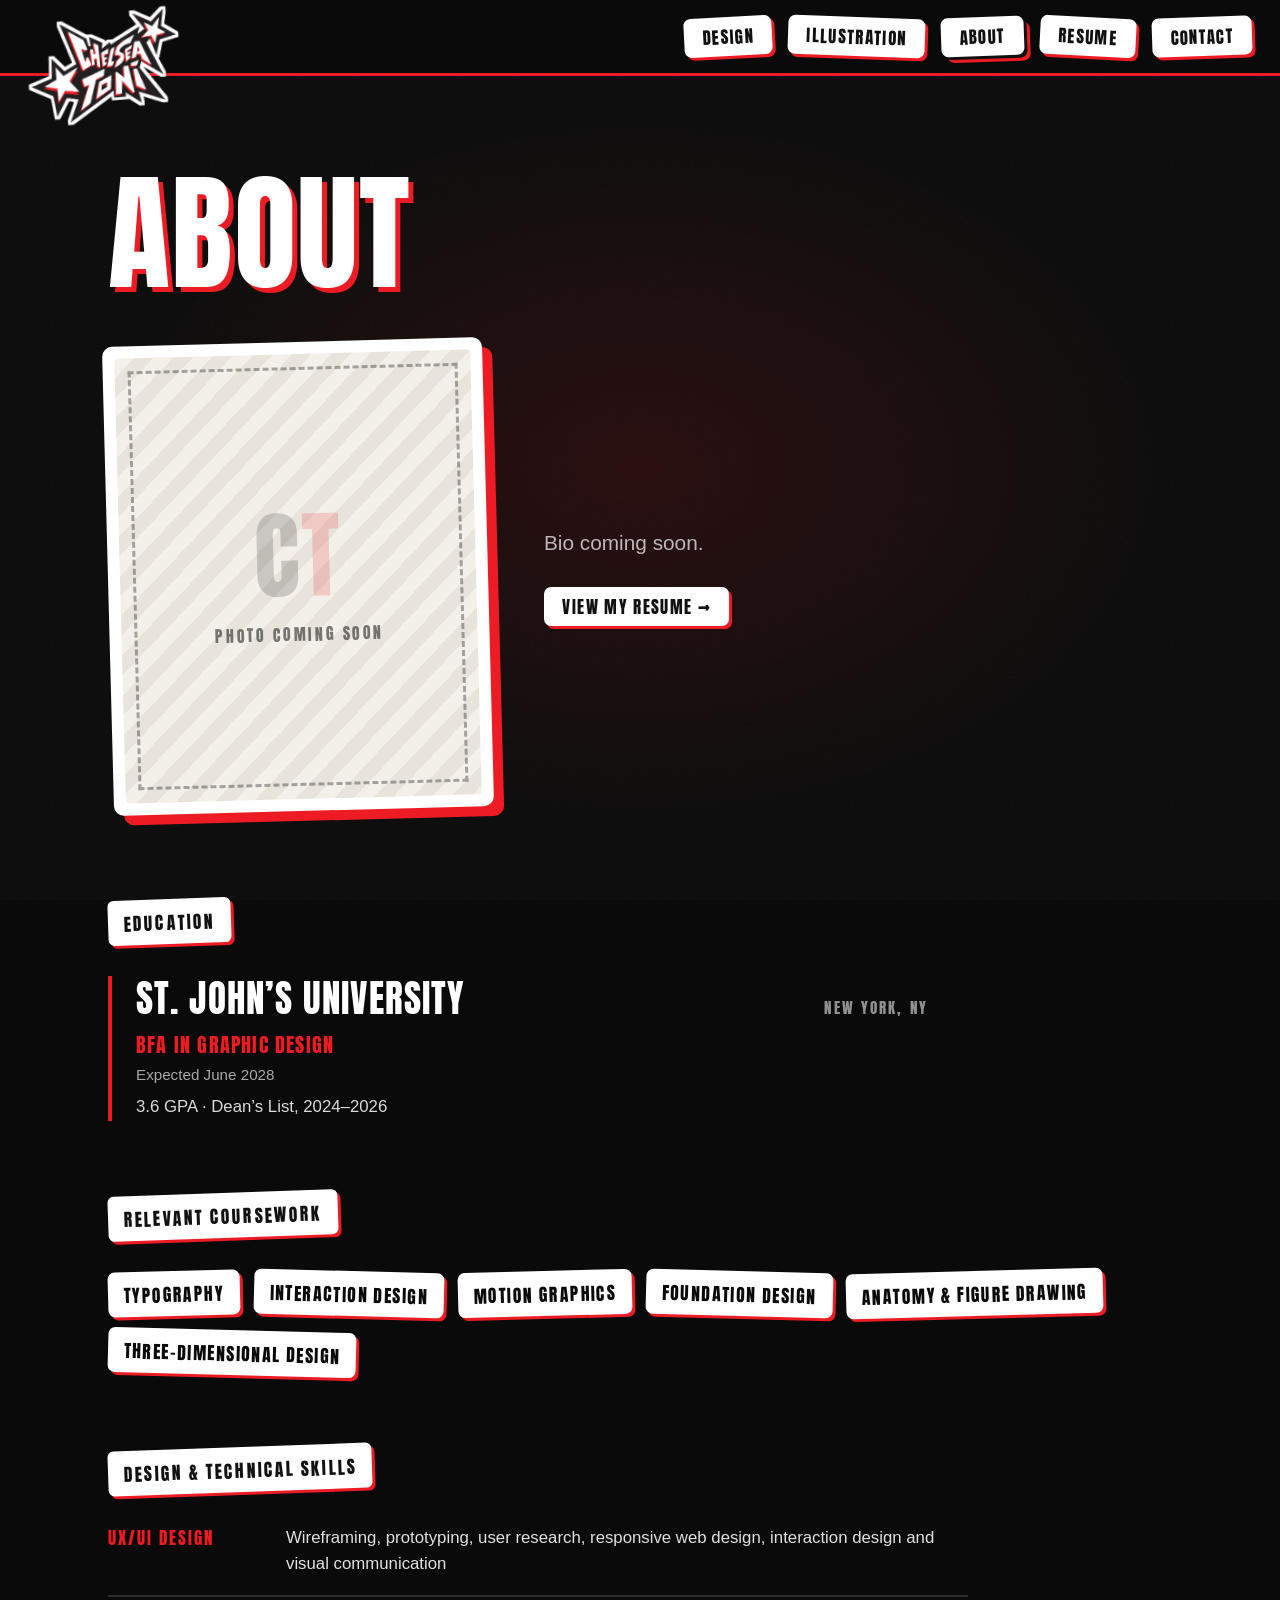
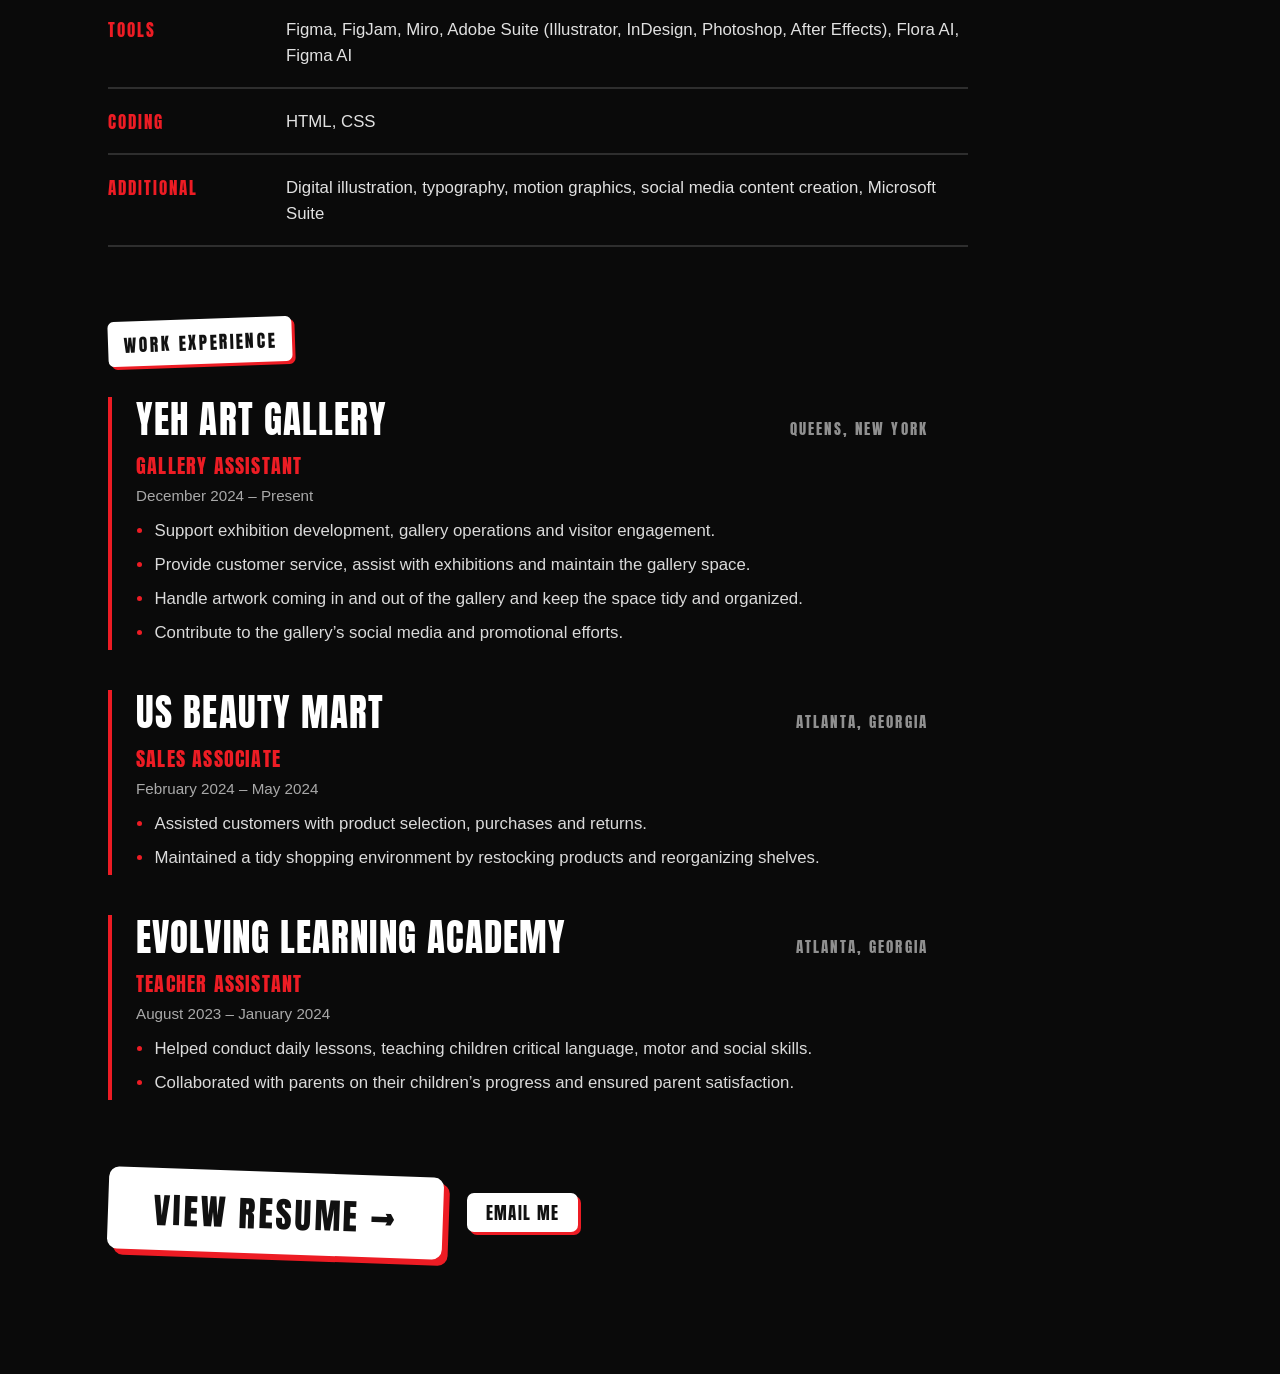
==== about.html @ 9da1fc6e "Add files via upload" ====
<!DOCTYPE html>
<html lang="en">
<head>
  <meta charset="UTF-8" />
  <meta name="viewport" content="width=device-width, initial-scale=1" />
  <title>About — Chelsea Toni</title>
  <meta name="description" content="About Chelsea Toni: New York-based artist and designer." />
  <link rel="icon" href="assets/favicon.png" />
  <link rel="preconnect" href="https://fonts.googleapis.com" />
  <link rel="preconnect" href="https://fonts.gstatic.com" crossorigin />
  <link href="https://fonts.googleapis.com/css2?family=Anton&display=swap" rel="stylesheet" />
  <link rel="stylesheet" href="style.css" />
</head>
<body data-page="about">

  <!-- red page-swipe used between pages -->
  <div class="swipe" id="swipe" aria-hidden="true"></div>
  <script>try{if(sessionStorage.getItem("swipe"))document.documentElement.classList.add("swipe-arrive")}catch(e){}</script>

  <header class="nav" id="nav">
    <nav class="nav-inner" aria-label="Main">
      <ul class="links" id="links">
        <li><a class="tag" href="design.html">Design</a></li>
        <li><a class="tag" href="illustration.html">Illustration</a></li>
        <li><a class="tag" href="about.html" aria-current="page">About</a></li>
        <li><a class="tag" href="resume.html">Resume</a></li>
        <li><a class="tag" href="contact.html">Contact</a></li>
      </ul>
      <button class="tag menu-btn" id="menuBtn" aria-expanded="false" aria-controls="links">Menu</button>
    </nav>
  </header>

  <a class="logo" id="logo" href="index.html" aria-label="Chelsea Toni — home">
    <span class="logo-inner">
      <img class="logo-base" id="logoBase" src="assets/logo-sticker.png" alt="Chelsea Toni" width="1400" height="1027" />
      <span class="flap-shadow" aria-hidden="true">
        <img class="flap" id="logoFlap" src="assets/logo-sticker-back.png" alt="" />
      </span>
    </span>
  </a>

  <main class="page">
    <h1 class="page-title">About</h1>

    <div class="about-top">
      <div class="about-photo" role="img" aria-label="Photo of Chelsea, coming soon">
        <div class="ph"><span class="ph-mark">C<span>T</span></span><span class="ph-note">Photo coming soon</span></div>
      </div>
      <div class="about-bio">
        <p class="about-lead">Bio coming soon.</p>
        <a class="tag" href="resume.html">View my resume &rarr;</a>
      </div>
    </div>

    <section class="res-sec" aria-labelledby="r-edu">
      <h2 class="group-label" id="r-edu">Education</h2>
      <div class="res-item">
        <div class="res-head"><h3>St. John&rsquo;s University</h3><span>New York, NY</span></div>
        <p class="res-role">BFA in Graphic Design</p>
        <p class="res-date">Expected June 2028</p>
        <p class="res-note">3.6 GPA &middot; Dean&rsquo;s List, 2024&ndash;2026</p>
      </div>
    </section>

    <section class="res-sec" aria-labelledby="r-course">
      <h2 class="group-label" id="r-course">Relevant coursework</h2>
      <ul class="res-chips">
        <li>Typography</li><li>Interaction Design</li><li>Motion Graphics</li><li>Foundation Design</li><li>Anatomy &amp; Figure Drawing</li><li>Three-Dimensional Design</li>
      </ul>
    </section>

    <section class="res-sec" aria-labelledby="r-skills">
      <h2 class="group-label" id="r-skills">Design &amp; technical skills</h2>
      <dl class="res-skills">
        <div><dt>UX/UI design</dt><dd>Wireframing, prototyping, user research, responsive web design, interaction design and visual communication</dd></div>
        <div><dt>Tools</dt><dd>Figma, FigJam, Miro, Adobe Suite (Illustrator, InDesign, Photoshop, After Effects), Flora AI, Figma AI</dd></div>
        <div><dt>Coding</dt><dd>HTML, CSS</dd></div>
        <div><dt>Additional</dt><dd>Digital illustration, typography, motion graphics, social media content creation, Microsoft Suite</dd></div>
      </dl>
    </section>

    <section class="res-sec" aria-labelledby="r-work">
      <h2 class="group-label" id="r-work">Work experience</h2>

      <div class="res-item">
        <div class="res-head"><h3>Yeh Art Gallery</h3><span>Queens, New York</span></div>
        <p class="res-role">Gallery Assistant</p>
        <p class="res-date">December 2024 &ndash; Present</p>
        <ul class="res-list">
          <li>Support exhibition development, gallery operations and visitor engagement.</li>
          <li>Provide customer service, assist with exhibitions and maintain the gallery space.</li>
          <li>Handle artwork coming in and out of the gallery and keep the space tidy and organized.</li>
          <li>Contribute to the gallery&rsquo;s social media and promotional efforts.</li>
        </ul>
      </div>

      <div class="res-item">
        <div class="res-head"><h3>Us Beauty Mart</h3><span>Atlanta, Georgia</span></div>
        <p class="res-role">Sales Associate</p>
        <p class="res-date">February 2024 &ndash; May 2024</p>
        <ul class="res-list">
          <li>Assisted customers with product selection, purchases and returns.</li>
          <li>Maintained a tidy shopping environment by restocking products and reorganizing shelves.</li>
        </ul>
      </div>

      <div class="res-item">
        <div class="res-head"><h3>Evolving Learning Academy</h3><span>Atlanta, Georgia</span></div>
        <p class="res-role">Teacher Assistant</p>
        <p class="res-date">August 2023 &ndash; January 2024</p>
        <ul class="res-list">
          <li>Helped conduct daily lessons, teaching children critical language, motor and social skills.</li>
          <li>Collaborated with parents on their children&rsquo;s progress and ensured parent satisfaction.</li>
        </ul>
      </div>
    </section>

    <div class="res-end">
      <a class="tag big dl" href="resume.html">View resume &rarr;</a>
      <a class="tag" href="mailto:chelseanorth90@gmail.com">Email me</a>
    </div>
  </main>

  <script src="script.js"></script>
</body>
</html>
---- style.css ----
/* ---------- tokens ---------- */
:root {
  --black: #0a0a0a;
  --ink: #111111;
  --paper: #ffffff;
  --paper-back: #ece8e0;
  --red: #ed1c24;
  --nav-h: 76px;
  --display: "Anton", Impact, "Arial Narrow Bold", sans-serif;
}

*, *::before, *::after { box-sizing: border-box; margin: 0; padding: 0; }

html { scroll-behavior: smooth; }

body {
  min-height: 100vh;
  background: var(--black);
  color: var(--paper);
  font-family: var(--display);
  -webkit-font-smoothing: antialiased;
  overflow-x: hidden;
}

/* faint grain + a red glow behind the hero, so the black isn't flat */
body::before {
  content: "";
  position: fixed;
  inset: 0;
  z-index: 0;
  pointer-events: none;
  background:
    radial-gradient(60vmax 40vmax at 50% 52%, rgba(237, 28, 36, 0.13), transparent 70%),
    url("data:image/svg+xml;utf8,<svg xmlns='http://www.w3.org/2000/svg' width='160' height='160'><filter id='n'><feTurbulence type='fractalNoise' baseFrequency='.9' numOctaves='2' stitchTiles='stitch'/><feColorMatrix values='0 0 0 0 1  0 0 0 0 1  0 0 0 0 1  0 0 0 .5 0'/></filter><rect width='100%' height='100%' filter='url(%23n)' opacity='.07'/></svg>");
  opacity: 1;
}

a { color: inherit; text-decoration: none; }

:focus-visible {
  outline: 3px solid var(--red);
  outline-offset: 4px;
}

/* ---------- nav bar ---------- */
.nav {
  position: fixed;
  top: 0; left: 0; right: 0;
  z-index: 50;
  height: var(--nav-h);
  background: transparent;
  border-bottom: 3px solid transparent;
  transition: background 0.3s ease, border-color 0.3s ease;
}

body.is-stuck .nav,
body:not([data-page="home"]) .nav {
  background: var(--black);
  border-bottom-color: var(--red);
}

.nav-inner {
  height: 100%;
  display: flex;
  align-items: center;
  justify-content: flex-end;
  padding: 0 28px 0 190px; /* left gap holds the stuck logo */
}

.links {
  list-style: none;
  display: flex;
  gap: 18px;
}

/* ---------- sticker tags (nav links) ---------- */
.tag {
  position: relative;
  display: inline-block;
  font-family: var(--display);
  font-size: 1.05rem;
  letter-spacing: 0.08em;
  text-transform: uppercase;
  line-height: 1;
  color: var(--ink);
  background: var(--paper);
  padding: 0.7em 1.1em 0.62em;
  border: 0;
  border-radius: 7px;
  cursor: pointer;
  /* hard red offset, same as the red shadow inside the logo */
  box-shadow: 3px 3px 0 var(--red);
  transform: rotate(var(--tilt, 0deg));
  transition: transform 0.25s cubic-bezier(0.34, 1.56, 0.64, 1), box-shadow 0.2s ease;
}

.links li:nth-child(1) .tag { --tilt: -3deg; }
.links li:nth-child(2) .tag { --tilt: 2deg; }
.links li:nth-child(3) .tag { --tilt: -2deg; }
.links li:nth-child(4) .tag { --tilt: 3deg; }

.tag:hover,
.tag:focus-visible {
  transform: rotate(0deg) translateY(-3px) scale(1.06);
  box-shadow: 5px 6px 0 var(--red);
}

/* corner peel: black triangle = the missing corner, light triangle = the fold */
.tag::after {
  content: "";
  position: absolute;
  right: 0; bottom: 0;
  width: 0; height: 0;
  border-bottom-right-radius: 7px;
  background: linear-gradient(to top left, var(--black) 0 50%, var(--paper-back) 50% 100%);
  box-shadow: -2px -2px 5px rgba(0, 0, 0, 0.35);
  transition: width 0.22s ease, height 0.22s ease;
}

.tag:hover::after,
.tag:focus-visible::after {
  width: 15px; height: 15px;
}

.tag[aria-current="page"] { box-shadow: 3px 3px 0 var(--ink), 6px 6px 0 var(--red); }

.menu-btn { display: none; }

/* ---------- the logo sticker ---------- */
.logo {
  position: fixed;
  top: 0; left: 0;
  z-index: 60;
  display: block;
  transform-origin: 0 0;
  /* JS sets width/height + transform. This transition is the "peel off and stick" flight. */
  transition: transform 0.8s cubic-bezier(0.22, 0.9, 0.28, 1.12);
  will-change: transform;
  -webkit-tap-highlight-color: transparent;
}

.logo.no-anim { transition: none; }

.logo-inner {
  position: relative;
  display: block;
  width: 100%;
  height: 100%;
  animation: slap 0.7s cubic-bezier(0.2, 1.2, 0.3, 1) 0.1s both;
}

@keyframes slap {
  0%   { opacity: 0; transform: scale(1.4) rotate(7deg); }
  55%  { opacity: 1; transform: scale(0.96) rotate(-1.5deg); }
  100% { opacity: 1; transform: scale(1) rotate(0deg); }
}

.logo-base {
  position: absolute;
  inset: 0;
  width: 100%;
  height: 100%;
  display: block;
  user-select: none;
  -webkit-user-drag: none;
}

/* the lifted corner: JS clips this to a triangle and mirrors it across the fold */
.flap-shadow {
  position: absolute;
  inset: 0;
  pointer-events: none;
  filter: drop-shadow(-4px 6px 8px rgba(0, 0, 0, 0.6));
}

.flap {
  position: absolute;
  top: 0; left: 0;
  width: 100%;
  height: 100%;
  display: block;
  transform-origin: 0 0;
  visibility: hidden;
  user-select: none;
  -webkit-user-drag: none;
}

/* ---------- page body ---------- */
main { position: relative; z-index: 1; }

.hero {
  height: 100vh;
  height: 100svh;
  position: relative;
}

.scroll-cue {
  position: absolute;
  left: 50%;
  bottom: 28px;
  transform: translateX(-50%);
  font-size: 0.8rem;
  letter-spacing: 0.3em;
  text-transform: uppercase;
  color: rgba(255, 255, 255, 0.55);
  display: flex;
  flex-direction: column;
  align-items: center;
  gap: 10px;
  transition: opacity 0.3s ease;
}

.scroll-cue::after {
  content: "";
  width: 3px;
  height: 34px;
  background: var(--red);
  animation: cue 1.8s ease-in-out infinite;
  transform-origin: top;
}

@keyframes cue {
  0%, 100% { transform: scaleY(0.4); }
  50% { transform: scaleY(1); }
}

body.is-stuck .scroll-cue { opacity: 0; }

.soon {
  min-height: 90vh;
  display: grid;
  place-items: center;
  padding: 120px 24px;
}

.soon p {
  font-size: clamp(1.4rem, 4vw, 2.4rem);
  letter-spacing: 0.06em;
  text-transform: uppercase;
  color: rgba(255, 255, 255, 0.28);
}

/* ---------- phone ---------- */
@media (max-width: 760px) {
  :root { --nav-h: 68px; }

  .nav-inner { padding: 0 16px 0 120px; }

  .menu-btn { display: inline-block; --tilt: 2deg; }

  .links {
    position: absolute;
    top: calc(var(--nav-h) + 14px);
    right: 16px;
    flex-direction: column;
    align-items: flex-end;
    gap: 14px;
    opacity: 0;
    visibility: hidden;
    transform: translateY(-8px);
    transition: opacity 0.2s ease, transform 0.2s ease, visibility 0.2s;
  }

  .links.open {
    opacity: 1;
    visibility: visible;
    transform: none;
  }

  .links .tag { font-size: 1.25rem; }
}

/* ---------- motion preferences ---------- */
@media (prefers-reduced-motion: reduce) {
  .logo { transition: none; }
  .logo-inner { animation: none; }
  .scroll-cue::after { animation: none; }
  .tag, .tag::after { transition: none; }
  html { scroll-behavior: auto; }
}

/* ---------- red page swipe ---------- */
.swipe {
  position: fixed;
  inset: 0;
  z-index: 200;
  background: var(--red);
  transform: translateX(-102%);
  pointer-events: none;
  will-change: transform;
}
/* white sticker-paper edge on the leading side */
.swipe::after {
  content: "";
  position: absolute;
  top: 0; bottom: 0; left: 100%;
  width: 14px;
  background: var(--paper);
  box-shadow: 6px 0 0 var(--ink);
}
.swipe.is-covering,
.swipe.is-leaving { transition: transform 0.6s cubic-bezier(0.7, 0, 0.2, 1); }
.swipe.is-covering { transform: none; pointer-events: all; }
.swipe.is-leaving { transform: translateX(102%); }
html.swipe-arrive .swipe { transform: none; transition: none; }

/* ---------- inner pages ---------- */
.page {
  position: relative;
  z-index: 1;
  max-width: 1120px;
  margin: 0 auto;
  padding: calc(var(--nav-h) + 56px) 28px 120px;
}

.page-title {
  font-weight: 400;
  font-size: clamp(3.6rem, 12vw, 8rem);
  line-height: 0.95;
  text-transform: uppercase;
  letter-spacing: 0.01em;
  text-shadow: 5px 5px 0 var(--red);
  margin-bottom: 56px;
}

.group-label {
  display: inline-block;
  font-weight: 400;
  font-size: 1.1rem;
  letter-spacing: 0.12em;
  text-transform: uppercase;
  color: var(--ink);
  background: var(--paper);
  padding: 0.55em 0.9em 0.5em;
  border-radius: 6px;
  box-shadow: 3px 3px 0 var(--red);
  transform: rotate(-2deg);
  margin-bottom: 32px;
}

.cards {
  display: grid;
  grid-template-columns: repeat(auto-fill, minmax(260px, 340px));
  gap: 44px 40px;
}

.card {
  display: block;
  background: var(--paper);
  color: var(--ink);
  padding: 12px 12px 16px;
  border-radius: 10px;
  box-shadow: 8px 8px 0 var(--red);
  transform: rotate(var(--tilt, 0deg));
  transition: transform 0.3s cubic-bezier(0.34, 1.56, 0.64, 1), box-shadow 0.2s ease;
}
.card:hover, .card:focus-visible {
  transform: rotate(0deg) translateY(-6px) scale(1.03);
  box-shadow: 12px 14px 0 var(--red);
}
.card-img { display: block; overflow: hidden; border-radius: 4px; background: #000; }
.card-img img { display: block; width: 100%; aspect-ratio: 1; object-fit: cover; }
.card-cap { display: block; padding: 14px 4px 0; }
.card-title { display: block; font-size: 1.7rem; letter-spacing: 0.03em; text-transform: uppercase; line-height: 1; }
.card-sub { display: block; margin-top: 8px; font-family: Arial, Helvetica, sans-serif; font-size: 0.85rem; color: #555; letter-spacing: 0.02em; }

/* project page */
.back { margin-bottom: 40px; --tilt: -2deg; }

.overview {
  display: grid;
  grid-template-columns: minmax(0, 1.1fr) minmax(0, 1fr);
  gap: 56px;
  align-items: center;
}

.cover {
  background: var(--paper);
  padding: 14px;
  border-radius: 12px;
  box-shadow: 12px 12px 0 var(--red);
  transform: rotate(-1.5deg);
}
.cover img { display: block; width: 100%; height: auto; border-radius: 4px; }

.eyebrow {
  font-size: 1rem;
  letter-spacing: 0.18em;
  text-transform: uppercase;
  color: var(--red);
  margin-bottom: 14px;
}
.proj-title {
  font-weight: 400;
  font-size: clamp(3rem, 8vw, 6rem);
  line-height: 0.95;
  text-transform: uppercase;
  text-shadow: 4px 4px 0 var(--red);
  margin-bottom: 32px;
}
.meta { display: grid; gap: 14px; margin-bottom: 28px; }
.meta div { display: flex; gap: 18px; align-items: baseline; border-bottom: 2px solid rgba(255,255,255,0.18); padding-bottom: 12px; }
.meta dt { flex: 0 0 90px; font-size: 0.9rem; letter-spacing: 0.14em; text-transform: uppercase; color: rgba(255,255,255,0.55); }
.meta dd { font-size: 1.35rem; letter-spacing: 0.04em; text-transform: uppercase; }
.blurb { font-family: Arial, Helvetica, sans-serif; font-size: 1.05rem; line-height: 1.6; color: rgba(255,255,255,0.82); max-width: 46ch; }

/* phones on a red slab */
.stage {
  margin-top: 96px;
  background: var(--red);
  border: 4px solid var(--paper);
  border-radius: 16px;
  box-shadow: 10px 10px 0 var(--paper);
  padding: 72px 24px 56px;
  display: flex;
  justify-content: center;
  align-items: flex-start;
  gap: clamp(28px, 7vw, 96px);
  flex-wrap: wrap;
}
.device { display: flex; flex-direction: column; align-items: center; gap: 28px; }
.device figcaption { margin-top: 36px; font-size: 1.15rem; letter-spacing: 0.1em; text-transform: uppercase; color: var(--paper); }
.device:nth-child(1) .phone { transform: rotate(-3deg); }
.device:nth-child(2) .phone { transform: rotate(2.5deg) translateY(24px); }

.phone {
  position: relative;
  width: min(290px, 74vw);
  aspect-ratio: 9 / 19.4;
  padding: 11px;
  background: #0b0b0c;
  border-radius: 46px;
  box-shadow: 0 0 0 2px #4a4a50, 14px 18px 0 rgba(0, 0, 0, 0.35);
}
.phone::before, .phone::after { /* side buttons */
  content: "";
  position: absolute;
  width: 4px;
  background: #4a4a50;
  border-radius: 2px;
}
.phone::before { left: -6px; top: 17%; height: 7%; box-shadow: 0 60px 0 #4a4a50; }
.phone::after { right: -6px; top: 24%; height: 11%; }

.screen {
  position: relative;
  width: 100%;
  height: 100%;
  border-radius: 36px;
  overflow: hidden;
  background: #0a0d12;
}
.screen img { display: block; width: 100%; height: 100%; object-fit: cover; object-position: top; }
.screen-ig { padding-top: 11%; }
.screen-ig img { height: auto; }
.island {
  position: absolute;
  top: 2.2%;
  left: 50%;
  width: 29%;
  height: 3.1%;
  transform: translateX(-50%);
  background: #000;
  border-radius: 20px;
  z-index: 2;
}

@media (max-width: 860px) {
  .overview { grid-template-columns: 1fr; gap: 44px; }
  .page { padding-left: 20px; padding-right: 20px; }
  .stage { padding-top: 56px; }
  .device:nth-child(2) .phone { transform: rotate(2.5deg); }
}
@media (prefers-reduced-motion: reduce) {
  .card { transition: none; }
}

/* ---------- additions ---------- */
.page { padding-top: calc(var(--nav-h) + 96px); }
.featured { padding-top: 40px; padding-bottom: 140px; }
.featured .group-label { margin-bottom: 40px; }
.cover { display: block; transition: transform 0.3s cubic-bezier(0.34, 1.56, 0.64, 1), box-shadow 0.2s ease; }
a.cover:hover, a.cover:focus-visible { transform: rotate(0deg) translateY(-6px) scale(1.02); box-shadow: 16px 18px 0 var(--red); }
.actions { display: flex; flex-wrap: wrap; gap: 18px; margin-top: 30px; }
.info > .tag.spotify { margin-top: 26px; }
.tag.spotify { --tilt: 2deg; }
.actions .tag:first-child { --tilt: -2deg; }
@media (max-width: 860px) { .page { padding-top: calc(var(--nav-h) + 84px); } }

/* ---------- in-progress placeholder ---------- */
.overview--soon { margin-bottom: 130px; }
.overview--soon .cover { transform: rotate(1.5deg); }
.ph {
  position: relative;
  display: flex;
  flex-direction: column;
  align-items: center;
  justify-content: center;
  gap: 18px;
  width: 100%;
  aspect-ratio: 1;
  border-radius: 4px;
  color: #111;
  background: repeating-linear-gradient(135deg, #f3f0ea 0 14px, #e8e4dc 14px 28px);
  outline: 3px dashed rgba(17, 17, 17, 0.35);
  outline-offset: -16px;
}
.ph-mark { font-size: clamp(3rem, 9vw, 6rem); line-height: 1; letter-spacing: 0.02em; opacity: 0.18; }
.ph-mark span { color: var(--red); }
.ph-note { font-size: 1rem; letter-spacing: 0.16em; text-transform: uppercase; opacity: 0.55; }
.tape {
  position: absolute;
  top: 26px; right: -14px;
  background: var(--red);
  color: var(--paper);
  font-size: 1.05rem;
  letter-spacing: 0.14em;
  text-transform: uppercase;
  padding: 0.5em 1.1em 0.45em;
  transform: rotate(6deg);
  box-shadow: 3px 3px 0 var(--ink);
}
.card.is-soon { cursor: default; }
.card.is-soon:hover { transform: rotate(var(--tilt)); box-shadow: 8px 8px 0 var(--red); }
.card.is-soon .ph-mark { font-size: 3.4rem; }

/* ---------- home: link on to illustration ---------- */
.more { margin-top: 120px; display: flex; flex-direction: column; align-items: center; gap: 22px; text-align: center; }
.more-note { font-size: 1rem; letter-spacing: 0.2em; text-transform: uppercase; color: rgba(255,255,255,0.55); }
.tag.big { font-size: clamp(1.4rem, 4vw, 2.2rem); padding: 0.7em 1.3em 0.62em; border-radius: 10px; --tilt: -2deg; box-shadow: 6px 6px 0 var(--red); }
.tag.big:hover, .tag.big:focus-visible { box-shadow: 9px 10px 0 var(--red); }
.tag.big::after { display: none; }

/* ---------- illustration gallery ---------- */
.page-intro { font-family: Arial, Helvetica, sans-serif; color: rgba(255,255,255,0.7); margin: -28px 0 36px; font-size: 1.05rem; }
.filters { display: flex; flex-wrap: wrap; gap: 16px; margin-bottom: 48px; }
.filter { --tilt: -2deg; }
.filter:nth-child(2) { --tilt: 2deg; }
.filter:nth-child(3) { --tilt: -1deg; }
.filter.is-on { background: var(--red); color: var(--paper); box-shadow: 3px 3px 0 var(--paper); }

.gallery { column-count: 3; column-gap: 36px; }
.work-item {
  position: relative;
  display: block;
  width: 100%;
  margin: 0 0 40px;
  padding: 10px;
  border: 0;
  border-radius: 10px;
  background: var(--paper);
  cursor: zoom-in;
  break-inside: avoid;
  box-shadow: 6px 6px 0 var(--red);
  transform: perspective(900px) rotate(var(--tilt, 0deg)) rotateX(var(--rx, 0deg)) rotateY(var(--ry, 0deg));
  transition: transform 0.35s cubic-bezier(0.22, 1, 0.36, 1), box-shadow 0.25s ease;
  will-change: transform;
}
.work-item.is-hover { transition: transform 0.08s linear, box-shadow 0.25s ease; transform: perspective(900px) rotate(0deg) rotateX(var(--rx)) rotateY(var(--ry)) scale(1.04); box-shadow: 10px 12px 0 var(--red); z-index: 3; }
.work-item[hidden] { display: none; }
.work-img { position: relative; display: block; overflow: hidden; border-radius: 4px; background: #111; }
.work-img img { display: block; width: 100%; height: auto; }
/* glossy sticker sheen that follows the cursor */
.work-img::after {
  content: "";
  position: absolute; inset: 0;
  background: radial-gradient(circle at var(--mx, 50%) var(--my, 50%), rgba(255,255,255,0.38), rgba(255,255,255,0) 55%);
  opacity: 0;
  transition: opacity 0.25s ease;
  pointer-events: none;
}
.work-item.is-hover .work-img::after { opacity: 1; }
.work-item:focus-visible { outline: 3px solid var(--red); outline-offset: 5px; }

.kind {
  position: absolute;
  left: -8px; top: 16px;
  font-size: 0.9rem;
  letter-spacing: 0.12em;
  text-transform: uppercase;
  line-height: 1;
  padding: 0.55em 0.9em 0.5em;
  border-radius: 5px;
  background: var(--paper);
  color: var(--ink);
  box-shadow: 3px 3px 0 var(--ink);
  transform: rotate(-4deg);
  transition: transform 0.25s cubic-bezier(0.34, 1.56, 0.64, 1);
}
.kind-painting { background: var(--ink); color: var(--paper); box-shadow: 3px 3px 0 var(--red); }
.work-item.is-hover .kind, .work-item:focus-visible .kind { transform: rotate(0deg) translate(-3px, -3px) scale(1.08); }

.back-home { margin-top: 24px; --tilt: -2deg; }

/* lightbox */
.lightbox {
  position: fixed; inset: 0; z-index: 150;
  display: flex; align-items: center; justify-content: center;
  background: rgba(5, 5, 5, 0.92);
  padding: 72px 20px 32px;
  animation: lbin 0.25s ease both;
}
.lightbox[hidden] { display: none; }
@keyframes lbin { from { opacity: 0; } to { opacity: 1; } }
.lb-fig { display: flex; flex-direction: column; align-items: center; gap: 18px; max-width: 100%; }
.lb-fig img {
  display: block; width: auto; height: auto;
  max-width: min(92vw, 1100px); max-height: calc(100vh - 170px);
  border: 10px solid var(--paper); border-radius: 6px;
  box-shadow: 10px 10px 0 var(--red);
}
.lb-fig figcaption { font-size: 1.1rem; letter-spacing: 0.14em; text-transform: uppercase; color: var(--paper); }
.lb-close { position: absolute; top: 18px; right: 18px; --tilt: 2deg; }

@media (max-width: 1000px) { .gallery { column-count: 2; column-gap: 28px; } }
@media (max-width: 520px) { .gallery { column-count: 1; } .kind { left: -4px; } }
@media (prefers-reduced-motion: reduce) {
  .work-item, .work-item.is-hover { transition: none; }
  .lightbox { animation: none; }
}
.overview--alt .cover { transform: rotate(-1.5deg); }

/* ================= VOLUME case study ================= */
.featured + .featured { padding-top: 0; }
.featured#design-work { padding-bottom: 120px; }

.theme-volume { --v-yellow: #FFF200; --v-blue: #154DFF; }
.v { position: relative; z-index: 1; padding-top: var(--nav-h); }
.v-sec, .v-hero, .v-end { max-width: 1120px; margin: 0 auto; padding-left: 28px; padding-right: 28px; }

.v-hero {
  display: grid;
  grid-template-columns: minmax(0, 1.15fr) minmax(0, 0.85fr);
  gap: 48px;
  align-items: center;
  padding-top: 72px;
  padding-bottom: 96px;
}
.v-hero-copy .back { margin-bottom: 40px; display: inline-block; }
.v-logo { display: block; width: min(100%, 620px); height: auto; margin-bottom: 36px; filter: drop-shadow(0 0 40px rgba(21, 77, 255, 0.35)); }
.v-tagline {
  font-weight: 400;
  font-size: clamp(2.4rem, 6vw, 4.6rem);
  line-height: 1;
  text-transform: uppercase;
  margin-bottom: 28px;
}
.v-chips { list-style: none; display: flex; flex-wrap: wrap; gap: 10px; margin-bottom: 34px; }
.v-chips li {
  font-size: 0.9rem; letter-spacing: 0.12em; text-transform: uppercase; line-height: 1;
  padding: 0.6em 0.9em 0.55em; border: 2px solid var(--v-yellow); color: var(--v-yellow); border-radius: 999px;
}
.v-chips li:first-child { background: var(--v-yellow); color: #0a0a0a; }
.v-meta { display: grid; gap: 12px; max-width: 520px; }
.v-meta div { display: flex; gap: 18px; align-items: baseline; border-bottom: 2px solid rgba(255,255,255,0.18); padding-bottom: 10px; }
.v-meta dt { flex: 0 0 84px; font-size: 0.85rem; letter-spacing: 0.14em; text-transform: uppercase; color: rgba(255,255,255,0.55); }
.v-meta dd { font-size: 1.1rem; letter-spacing: 0.04em; text-transform: uppercase; }

.v-hero-phone { display: flex; justify-content: center; }
.v-hero-phone img { display: block; width: min(100%, 340px); height: auto; transform: rotate(4deg); filter: drop-shadow(14px 18px 0 rgba(21,77,255,0.9)); }

.v-sec { padding-top: 96px; padding-bottom: 96px; border-top: 3px solid var(--red); }
.v-kicker { font-size: 1rem; letter-spacing: 0.22em; text-transform: uppercase; color: var(--v-blue); margin-bottom: 22px; }
.v-h { font-weight: 400; font-size: clamp(2rem, 5vw, 3.6rem); line-height: 1.02; text-transform: uppercase; max-width: 22ch; margin-bottom: 48px; }
.v-idea .v-h { max-width: 26ch; }

.v-challenge .v-big { font-family: Arial, Helvetica, sans-serif; font-size: clamp(1.5rem, 3.4vw, 2.5rem); line-height: 1.3; max-width: 34ch; font-weight: 700; letter-spacing: -0.01em; }
.v-challenge .v-big span { color: var(--v-yellow); }

/* app + highlight */
.v-app-grid { display: grid; grid-template-columns: minmax(0, 1fr) minmax(0, 0.8fr); gap: 56px; align-items: start; }
.v-tabs { display: grid; gap: 16px; }
.v-tab {
  text-align: left; cursor: pointer; font: inherit; color: var(--paper);
  background: transparent; border: 3px solid rgba(255,255,255,0.22); border-radius: 12px; padding: 20px 22px;
  transition: border-color 0.2s ease, background 0.2s ease, transform 0.25s cubic-bezier(0.34,1.56,0.64,1);
}
.v-tab:hover { border-color: var(--v-yellow); transform: translateX(6px); }
.v-tab.is-on { border-color: var(--v-yellow); background: rgba(21,77,255,0.28); }
.v-tab-t { display: block; font-size: 1.35rem; letter-spacing: 0.05em; text-transform: uppercase; margin-bottom: 8px; }
.v-tab.is-on .v-tab-t { color: var(--v-yellow); }
.v-tab-d { display: block; font-family: Arial, Helvetica, sans-serif; font-size: 1rem; line-height: 1.5; color: rgba(255,255,255,0.78); }

.v-phone-wrap { display: flex; justify-content: center; position: sticky; top: calc(var(--nav-h) + 24px); }
.v-phone { position: relative; width: min(100%, 340px); filter: drop-shadow(12px 14px 0 rgba(21,77,255,0.85)); }
.v-phone img { display: block; width: 100%; height: auto; }
.v-hl {
  position: absolute;
  top: var(--t); left: var(--l); width: var(--w); height: var(--h);
  border: 4px solid var(--v-yellow); border-radius: 18px;
  box-shadow: 0 0 22px rgba(255,242,0,0.65), inset 0 0 22px rgba(255,242,0,0.25);
  transition: top 0.45s cubic-bezier(0.22,1,0.36,1), left 0.45s cubic-bezier(0.22,1,0.36,1), width 0.45s cubic-bezier(0.22,1,0.36,1), height 0.45s cubic-bezier(0.22,1,0.36,1);
  pointer-events: none;
}

/* idea */
.v-pillars { display: grid; grid-template-columns: repeat(2, minmax(0,1fr)); gap: 28px; margin-bottom: 40px; }
.v-pillar { background: var(--v-yellow); color: #0a0a0a; padding: 30px 28px; border-radius: 12px; box-shadow: 8px 8px 0 var(--v-blue); }
.v-pillar:nth-child(2) { background: var(--paper); }
.v-pillar h3 { font-weight: 400; font-size: 2.2rem; text-transform: uppercase; margin-bottom: 10px; line-height: 1; }
.v-pillar p { font-family: Arial, Helvetica, sans-serif; font-size: 1.05rem; line-height: 1.5; }
.v-custom { display: grid; grid-template-columns: repeat(4, minmax(0,1fr)); gap: 20px; }
.v-card { border: 3px solid rgba(255,255,255,0.25); border-radius: 12px; padding: 22px 20px 24px; transition: border-color 0.2s ease, transform 0.25s cubic-bezier(0.34,1.56,0.64,1); }
.v-card:hover { border-color: var(--v-yellow); transform: translateY(-6px) rotate(-1deg); }
.v-num { display: block; font-size: 1rem; letter-spacing: 0.15em; color: var(--v-blue); margin-bottom: 18px; }
.v-card h4 { font-weight: 400; font-size: 1.4rem; letter-spacing: 0.04em; text-transform: uppercase; margin-bottom: 10px; }
.v-card p { font-family: Arial, Helvetica, sans-serif; font-size: 0.95rem; line-height: 1.5; color: rgba(255,255,255,0.75); }

/* brand */
.v-words { list-style: none; display: flex; flex-wrap: wrap; gap: 20px; margin-bottom: 56px; }
.v-words li {
  font-size: clamp(1.4rem, 4vw, 2.6rem); text-transform: uppercase; letter-spacing: 0.04em; line-height: 1;
  padding: 0.5em 0.8em 0.45em; background: var(--paper); color: #0a0a0a; border-radius: 8px;
  box-shadow: 5px 5px 0 var(--v-blue); transform: rotate(var(--tilt));
}
.v-words li:nth-child(2) { background: var(--v-yellow); }
.v-logos { display: grid; grid-template-columns: repeat(2, minmax(0,1fr)); gap: 24px; margin-bottom: 20px; }
.v-logo-tile { margin: 0; padding: 56px 36px; border-radius: 12px; display: flex; align-items: center; justify-content: center; }
.v-logo-tile img { width: min(100%, 440px); height: auto; display: block; }
.v-on-black { background: #000; border: 3px solid rgba(255,255,255,0.25); }
.v-on-white { background: #fff; }
.v-note { font-family: Arial, Helvetica, sans-serif; color: rgba(255,255,255,0.75); font-size: 1.05rem; margin-bottom: 48px; }
.v-palette { list-style: none; display: grid; grid-template-columns: repeat(4, minmax(0,1fr)); gap: 18px; }
.v-palette li { background: var(--c); color: var(--ink); border-radius: 12px; padding: 90px 18px 18px; display: flex; flex-direction: column; gap: 4px; border: 3px solid rgba(255,255,255,0.25); }
.v-palette span { font-size: 1.15rem; letter-spacing: 0.05em; text-transform: uppercase; }
.v-palette code { font-family: "SFMono-Regular", Menlo, Consolas, monospace; font-size: 0.85rem; opacity: 0.85; }

.v-end { display: flex; flex-wrap: wrap; justify-content: space-between; align-items: center; gap: 24px; padding-top: 72px; padding-bottom: 140px; border-top: 3px solid var(--red); }

@media (max-width: 900px) {
  .v-hero { grid-template-columns: 1fr; gap: 56px; padding-top: 48px; }
  .v-hero-phone img { width: min(80%, 300px); }
  .v-app-grid { grid-template-columns: 1fr; gap: 40px; }
  .v-phone-wrap { position: static; order: -1; }
  .v-custom { grid-template-columns: repeat(2, minmax(0,1fr)); }
  .v-pillars, .v-logos { grid-template-columns: 1fr; }
  .v-palette { grid-template-columns: repeat(2, minmax(0,1fr)); }
  .v-sec, .v-hero, .v-end { padding-left: 20px; padding-right: 20px; }
}
@media (prefers-reduced-motion: reduce) { .v-hl, .v-tab, .v-card { transition: none; } }

/* ---------- VOLUME headphones ---------- */
.v-custom.three { grid-template-columns: repeat(3, minmax(0,1fr)); margin-top: 40px; }
.hp-stage {
  position: relative;
  display: grid;
  grid-template-columns: minmax(0, 0.8fr) minmax(0, 1fr);
  gap: 32px;
  align-items: center;
  background: radial-gradient(70% 80% at 65% 45%, #2a62ff 0%, var(--v-blue) 55%, #0b36c9 100%);
  border: 4px solid var(--paper);
  border-radius: 16px;
  box-shadow: 10px 10px 0 var(--v-yellow);
  padding: 48px 44px;
  perspective: 1400px;
}
.hp-panel { display: flex; flex-direction: column; align-items: flex-start; gap: 22px; }
.hp-readout { display: flex; flex-direction: column; line-height: 1; }
.hp-label { font-size: 0.95rem; letter-spacing: 0.22em; text-transform: uppercase; color: rgba(255,255,255,0.85); margin-bottom: 6px; }
.hp-val { font-size: clamp(5rem, 12vw, 9rem); color: var(--v-yellow); text-shadow: 5px 5px 0 #000; font-variant-numeric: tabular-nums; }
.hp-sub { font-size: 1.3rem; letter-spacing: 0.18em; text-transform: uppercase; color: #fff; margin-top: 8px; }
.hp-stage.is-eleven .hp-sub { color: var(--v-yellow); }
.hp-step { display: flex; gap: 14px; }
.hp-step .tag { font-size: 1.5rem; padding: 0.45em 0.9em 0.4em; min-width: 3.2rem; }
.hp-help { font-family: Arial, Helvetica, sans-serif; font-size: 0.98rem; line-height: 1.5; color: rgba(255,255,255,0.85); max-width: 30ch; }

.hp-photo {
  position: relative;
  width: min(100%, 560px);
  justify-self: center;
  transform: rotateX(var(--rx, 0deg)) rotateY(var(--ry, 0deg));
  transition: transform 0.25s cubic-bezier(0.22, 1, 0.36, 1);
  filter: drop-shadow(0 24px 24px rgba(0, 0, 20, 0.45));
}
.hp-stage.is-dragging .hp-photo { transition: none; }
.hp-photo > img { display: block; width: 100%; height: auto; user-select: none; -webkit-user-drag: none; }
.hp-svg { position: absolute; inset: 0; width: 100%; height: 100%; overflow: visible; pointer-events: none; touch-action: none; }
.hp-svg #dialHit { pointer-events: all; cursor: grab; outline: none; }
.hp-stage.is-dragging .hp-svg #dialHit { cursor: grabbing; }
.hp-svg #dialHit:focus-visible { stroke: var(--red); stroke-width: 5; }

/* sound rings pulse out of the dial; faster and brighter as it goes up */
.hp-svg .ring {
  fill: none; stroke: #FFF200; stroke-width: 4;
  transform-box: fill-box; transform-origin: center;
  opacity: 0;
  animation: ringOut calc(2.6s - var(--lvl, 5) * 0.15s) ease-out infinite;
}
.hp-svg .ring.r2 { animation-delay: calc((2.6s - var(--lvl, 5) * 0.15s) * -0.33); }
.hp-svg .ring.r3 { animation-delay: calc((2.6s - var(--lvl, 5) * 0.15s) * -0.66); }
@keyframes ringOut { 0% { opacity: var(--o, 0.4); transform: scale(1); } 100% { opacity: 0; transform: scale(2.1); } }

/* the wave mark and the dial marker light up with the level */
.hp-svg .bolt-glow { opacity: calc(var(--lvl, 5) / 11 * 0.75); transition: opacity 0.2s ease; mix-blend-mode: screen; }
.hp-svg .marker { transition: transform 0.16s cubic-bezier(0.3, 1.4, 0.5, 1); }
.hp-stage.is-eleven .hp-svg .bolt-glow { animation: flash 0.5s ease-in-out infinite alternate; }
.hp-stage.is-eleven .hp-svg .marker { animation: led 0.5s ease-in-out infinite alternate; }
@keyframes flash { from { opacity: 0.5; } to { opacity: 1; } }
@keyframes led { from { opacity: 0.35; } to { opacity: 1; } }
.hp-stage.is-bump { animation: bump 0.4s cubic-bezier(0.36, 0.07, 0.19, 0.97); }
@keyframes bump { 10%, 90% { transform: translate(-2px, 1px); } 20%, 80% { transform: translate(3px, -2px); } 30%, 50%, 70% { transform: translate(-5px, 2px); } 40%, 60% { transform: translate(5px, -1px); } }

.hp-hint {
  position: absolute; left: 52%; top: 58%;
  font-size: 1rem; letter-spacing: 0.1em; text-transform: uppercase; line-height: 1;
  background: var(--paper); color: #0a0a0a; padding: 0.6em 0.9em 0.55em; border-radius: 6px;
  box-shadow: 3px 3px 0 #000; transform: rotate(-4deg);
  animation: hint 1.6s ease-in-out infinite; pointer-events: none;
}
@keyframes hint { 0%, 100% { transform: rotate(-4deg) translateY(0); } 50% { transform: rotate(-4deg) translateY(-6px); } }
.hp-stage.is-used .hp-hint { display: none; }

@media (max-width: 900px) {
  .hp-stage { grid-template-columns: 1fr; padding: 28px 20px 36px; gap: 20px; }
  .hp-panel { flex-direction: row; flex-wrap: wrap; align-items: center; gap: 16px 24px; }
  .hp-val { font-size: 4.5rem; }
  .hp-help { max-width: none; flex-basis: 100%; }
  .v-custom.three { grid-template-columns: 1fr; }
}
@media (prefers-reduced-motion: reduce) {
  .hp-svg .ring, .hp-hint, .hp-stage.is-bump, .hp-stage.is-eleven .hp-svg .bolt-glow, .hp-stage.is-eleven .hp-svg .marker { animation: none; }
  .hp-photo, .hp-svg .marker { transition: none; }
}

/* ---------- resume ---------- */
.links li:nth-child(5) .tag { --tilt: -2deg; }
.links { gap: 16px; }
.resume-top { display: flex; flex-wrap: wrap; align-items: flex-start; justify-content: space-between; gap: 32px; margin: -16px 0 72px; }
.resume-summary { font-family: Arial, Helvetica, sans-serif; font-size: 1.2rem; line-height: 1.6; max-width: 60ch; color: rgba(255,255,255,0.86); }
.tag.dl { --tilt: 2deg; white-space: nowrap; }
.res-sec { margin-bottom: 72px; }
.res-item { max-width: 820px; border-left: 4px solid var(--red); padding: 4px 0 4px 24px; margin-bottom: 40px; }
.res-head { display: flex; flex-wrap: wrap; justify-content: space-between; gap: 6px 24px; align-items: baseline; }
.res-head h3 { font-weight: 400; font-size: clamp(1.6rem, 3.6vw, 2.3rem); letter-spacing: 0.03em; text-transform: uppercase; line-height: 1.05; }
.res-head span { font-size: 0.95rem; letter-spacing: 0.14em; text-transform: uppercase; color: rgba(255,255,255,0.55); }
.res-role { font-size: 1.25rem; letter-spacing: 0.06em; text-transform: uppercase; color: var(--red); margin-top: 10px; }
.res-date { font-family: Arial, Helvetica, sans-serif; font-size: 0.95rem; color: rgba(255,255,255,0.65); margin: 6px 0 14px; }
.res-note { font-family: Arial, Helvetica, sans-serif; font-size: 1.05rem; color: rgba(255,255,255,0.85); }
.res-list { font-family: Arial, Helvetica, sans-serif; font-size: 1.05rem; line-height: 1.55; color: rgba(255,255,255,0.85); padding-left: 1.1em; display: grid; gap: 8px; }
.res-list li::marker { color: var(--red); }
.res-chips { list-style: none; display: flex; flex-wrap: wrap; gap: 14px; }
.res-chips li { font-size: 1.1rem; letter-spacing: 0.08em; text-transform: uppercase; padding: 0.55em 0.9em 0.5em; background: var(--paper); color: #0a0a0a; border-radius: 7px; box-shadow: 3px 3px 0 var(--red); }
.res-chips li:nth-child(odd) { transform: rotate(-1.5deg); }
.res-chips li:nth-child(even) { transform: rotate(1.5deg); }
.res-skills { display: grid; gap: 20px; max-width: 860px; }
.res-skills div { display: grid; grid-template-columns: 160px minmax(0, 1fr); gap: 18px; border-bottom: 2px solid rgba(255,255,255,0.15); padding-bottom: 18px; }
.res-skills dt { font-size: 1.05rem; letter-spacing: 0.12em; text-transform: uppercase; color: var(--red); }
.res-skills dd { font-family: Arial, Helvetica, sans-serif; font-size: 1.05rem; line-height: 1.55; color: rgba(255,255,255,0.88); }
.res-end { display: flex; flex-wrap: wrap; gap: 24px; align-items: center; margin-top: 24px; }
@media (max-width: 760px) { .res-skills div { grid-template-columns: 1fr; gap: 6px; } }

/* ---------- resume pdf + about top ---------- */
.resume-actions { display: flex; flex-wrap: wrap; align-items: center; gap: 24px; margin: -16px 0 48px; }
.pdf-frame {
  max-width: 880px;
  aspect-ratio: 8.5 / 11;
  background: #fff;
  border-radius: 6px;
  box-shadow: 12px 12px 0 var(--red);
  overflow: hidden;
}
.pdf-frame object { display: block; width: 100%; height: 100%; }
.pdf-frame img { display: block; width: 100%; height: auto; }
.about-top { display: grid; grid-template-columns: minmax(0, 380px) minmax(0, 1fr); gap: 56px; align-items: center; margin: -8px 0 88px; }
.about-photo { background: var(--paper); padding: 12px; border-radius: 10px; box-shadow: 10px 10px 0 var(--red); transform: rotate(-1.5deg); }
.about-photo .ph { aspect-ratio: 4 / 5; }
.about-lead { font-family: Arial, Helvetica, sans-serif; font-size: 1.3rem; line-height: 1.6; color: rgba(255,255,255,0.7); max-width: 52ch; margin-bottom: 28px; }
@media (max-width: 860px) { .about-top { grid-template-columns: 1fr; gap: 36px; } .about-photo { max-width: 340px; } .pdf-frame { aspect-ratio: auto; min-height: 0; } .pdf-frame object { height: auto; } }
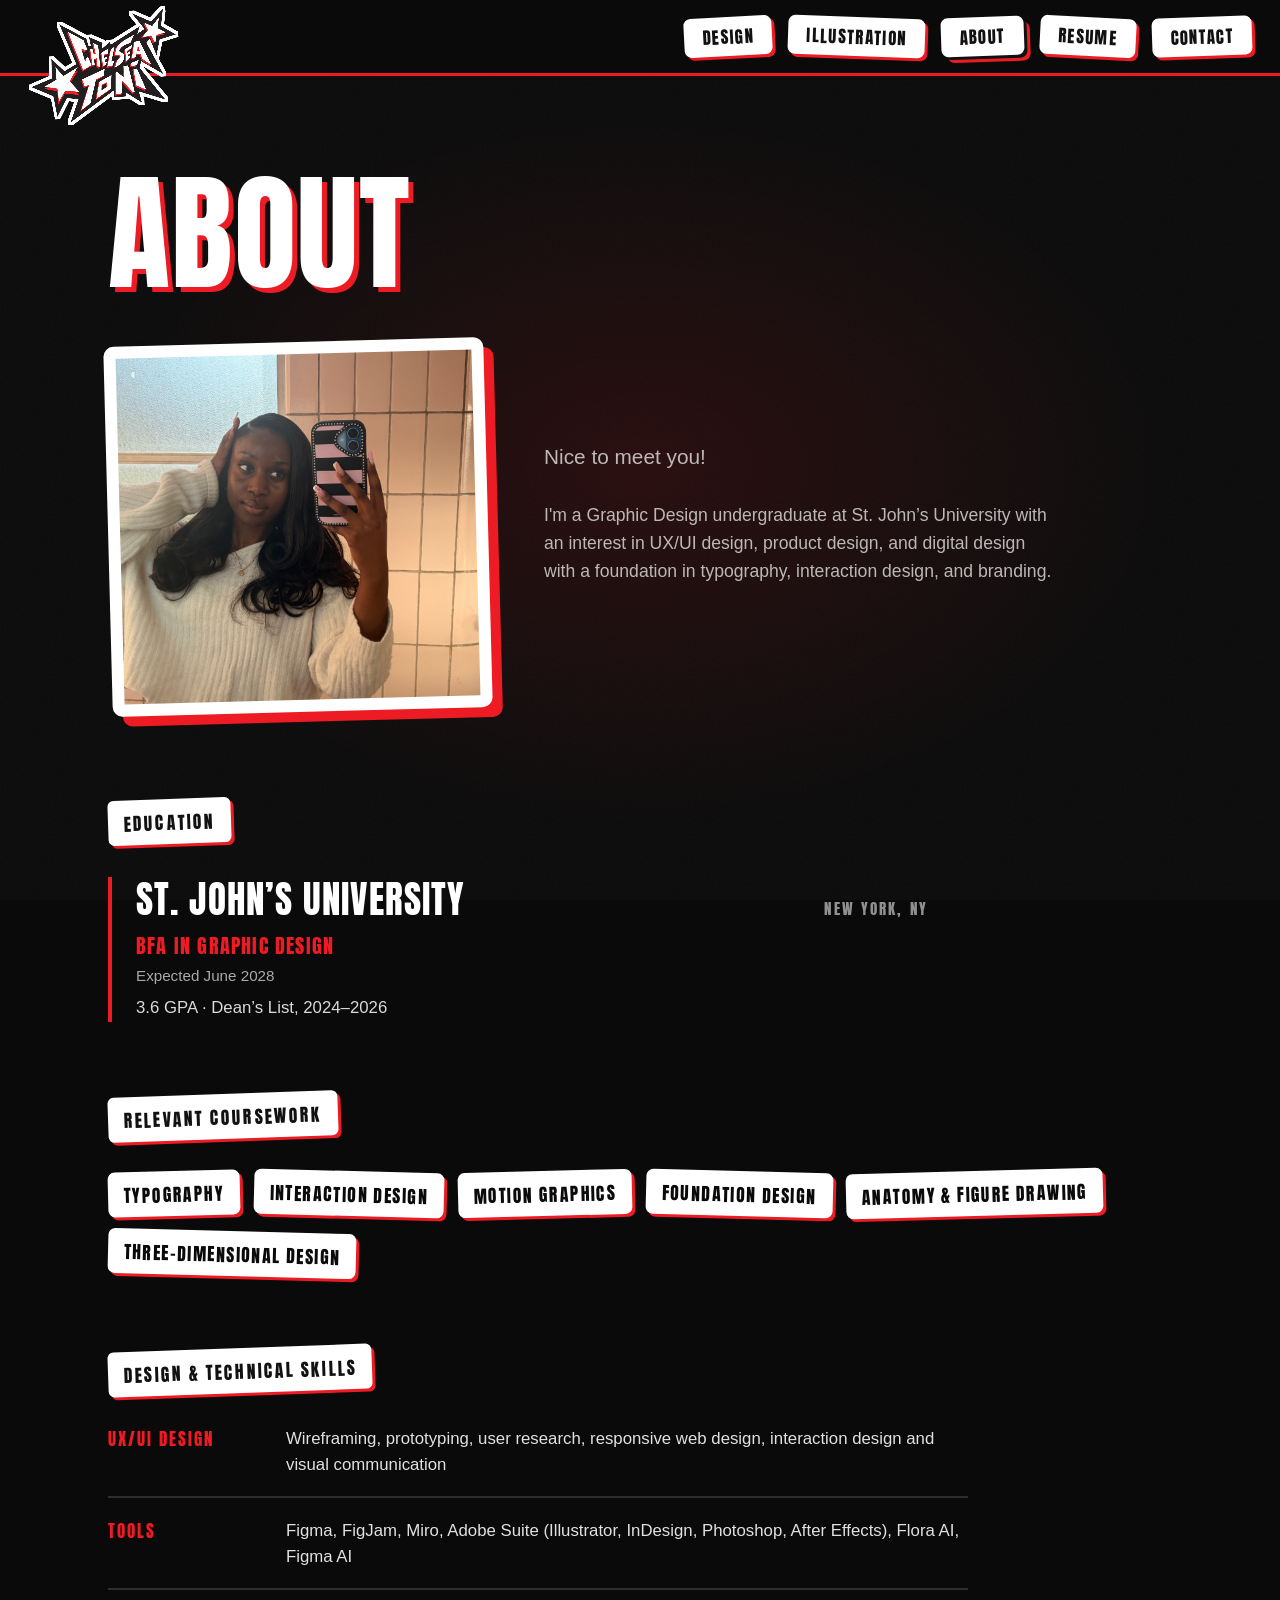
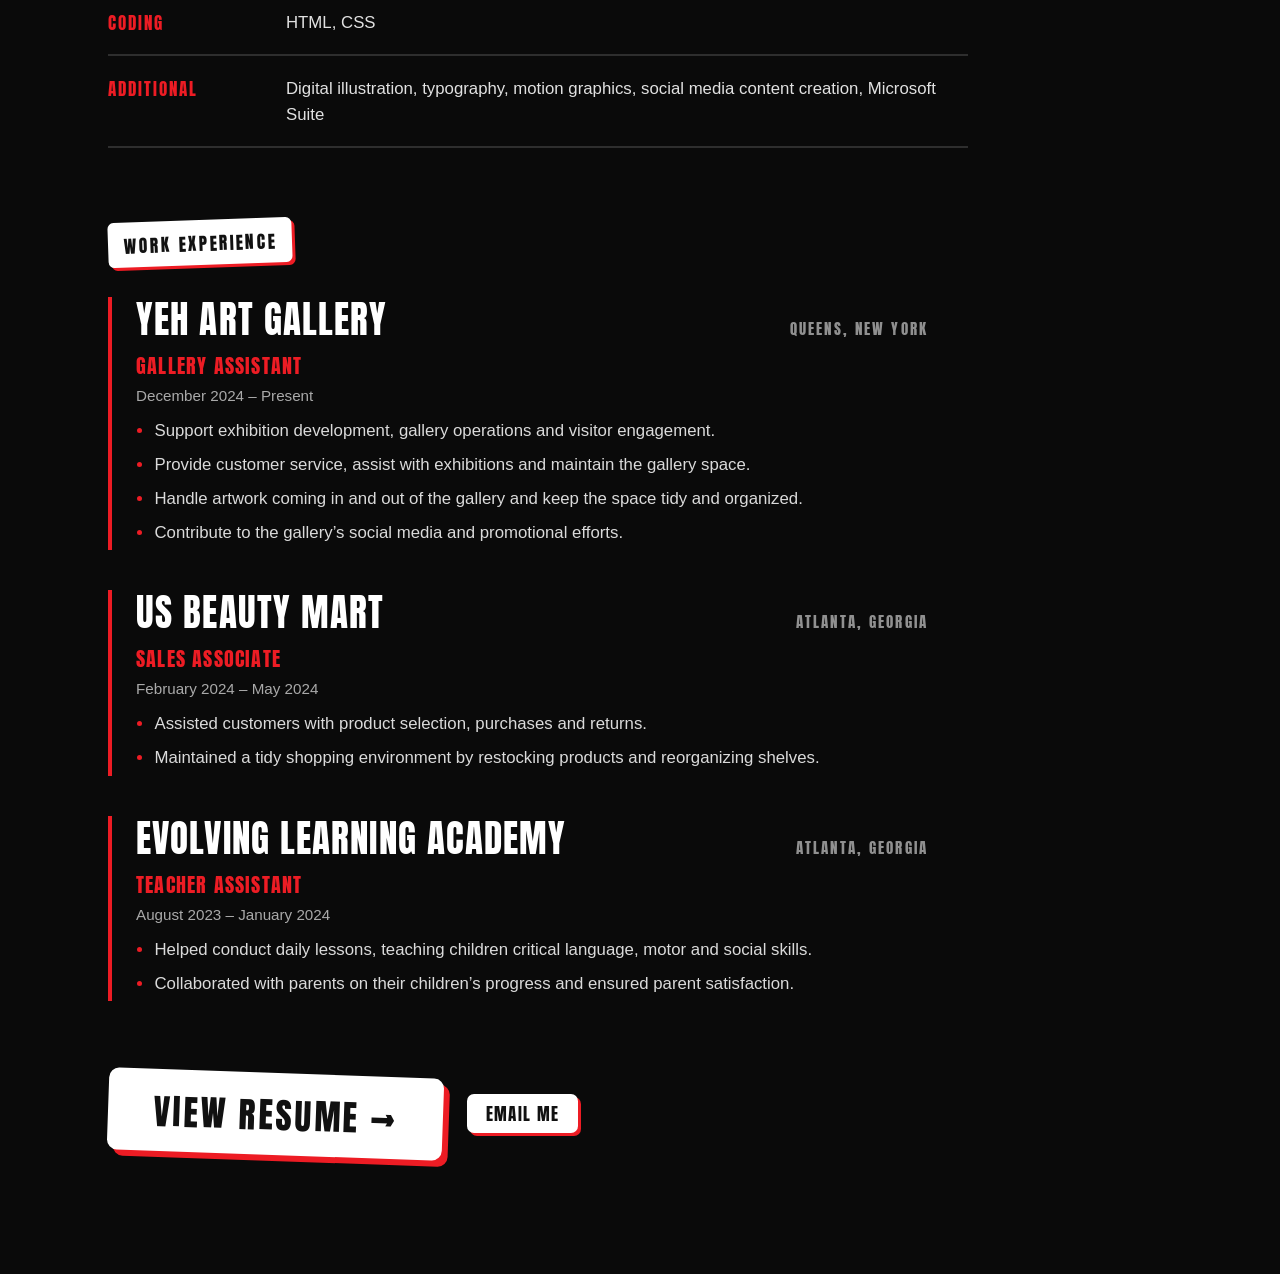
==== commit f155ffa9: "Add files via upload" ====
--- a/about.html
+++ b/about.html
@@ -43,12 +43,15 @@
     <h1 class="page-title">About</h1>
 
     <div class="about-top">
-      <div class="about-photo" role="img" aria-label="Photo of Chelsea, coming soon">
-        <div class="ph"><span class="ph-mark">C<span>T</span></span><span class="ph-note">Photo coming soon</span></div>
-      </div>
+      <div class="about-photo">
+       <img src="assets/me.jpg" alt="Portrait of Chelsea Toni" />
+    </div>
       <div class="about-bio">
-        <p class="about-lead">Bio coming soon.</p>
-        <a class="tag" href="resume.html">View my resume &rarr;</a>
+       <p class="about-lead">Nice to meet you!</p>
+<p class="about-note">I'm a Graphic Design undergraduate at St. John’s University with an interest in UX/UI design, product design, and digital design with a foundation in typography, interaction design, and branding. 
+
+</p>
+
       </div>
     </div>
 
--- a/style.css
+++ b/style.css
@@ -340,8 +340,16 @@
 
 .cards {
   display: grid;
-  grid-template-columns: repeat(auto-fill, minmax(260px, 340px));
+  grid-template-columns: repeat(3, minmax(0, 1fr));
   gap: 44px 40px;
+}
+
+@media (max-width: 900px) {
+  .cards { grid-template-columns: repeat(2, minmax(0, 1fr)); }
+}
+
+@media (max-width: 560px) {
+  .cards { grid-template-columns: 1fr; }
 }
 
 .card {
@@ -372,8 +380,8 @@
   grid-template-columns: minmax(0, 1.1fr) minmax(0, 1fr);
   gap: 56px;
   align-items: center;
-}
-
+  margin-bottom: 130px;
+}
 .cover {
   background: var(--paper);
   padding: 14px;
@@ -866,3 +874,15 @@
 .about-photo .ph { aspect-ratio: 4 / 5; }
 .about-lead { font-family: Arial, Helvetica, sans-serif; font-size: 1.3rem; line-height: 1.6; color: rgba(255,255,255,0.7); max-width: 52ch; margin-bottom: 28px; }
 @media (max-width: 860px) { .about-top { grid-template-columns: 1fr; gap: 36px; } .about-photo { max-width: 340px; } .pdf-frame { aspect-ratio: auto; min-height: 0; } .pdf-frame object { height: auto; } }
+.about-note { font-family: Arial, Helvetica, sans-serif; font-size: 1.1rem; line-height: 1.6; color: rgba(255,255,255,0.7); max-width: 52ch; margin: 28px 0; }
+
+/* Dracula project */
+.sleeves { display: grid; gap: 40px; margin-top: 72px; max-width: 900px; margin-left: auto; margin-right: auto; }
+.sleeves .shot { margin: 0; }
+.sleeves .shot img { width: 100%; height: auto; display: block; border-radius: 6px; box-shadow: 8px 8px 0 var(--red); }
+.sleeves figcaption { margin-top: 18px; font-size: 0.95rem; letter-spacing: 0.1em; text-transform: uppercase; opacity: .8; }
+.sleeves .shot--sticker { text-align: center; }
+.sleeves .shot--sticker img { width: min(420px, 80%); margin: 0 auto; border-radius: 50%; box-shadow: none; }
+.made-with { margin: 64px auto 0; max-width: 900px; font-size: 1rem; letter-spacing: 0.1em; text-transform: uppercase; color: var(--paper); }
+.note-small { margin: 12px auto 0; max-width: 900px; font-size: 13px; opacity: .6; }
+.about-photo img { width: 100%; height: 100%; object-fit: cover; display: block; }
